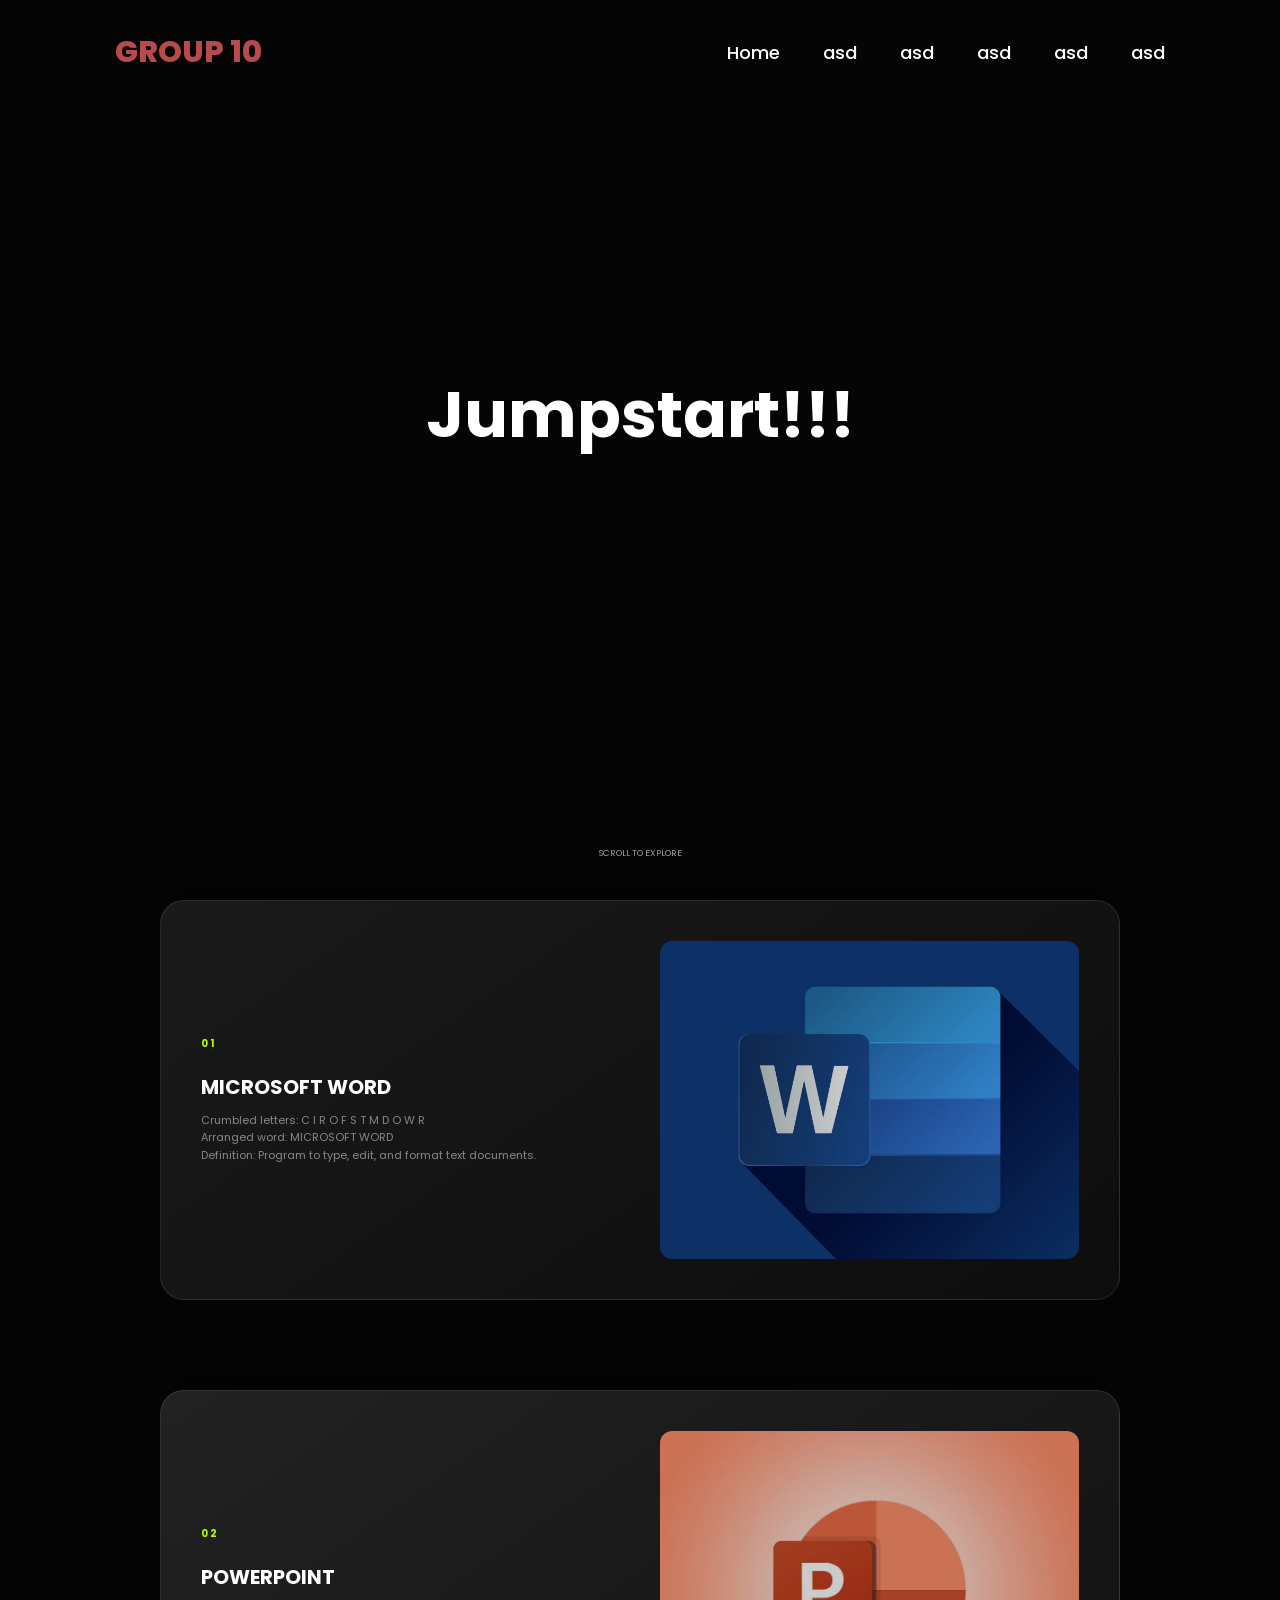
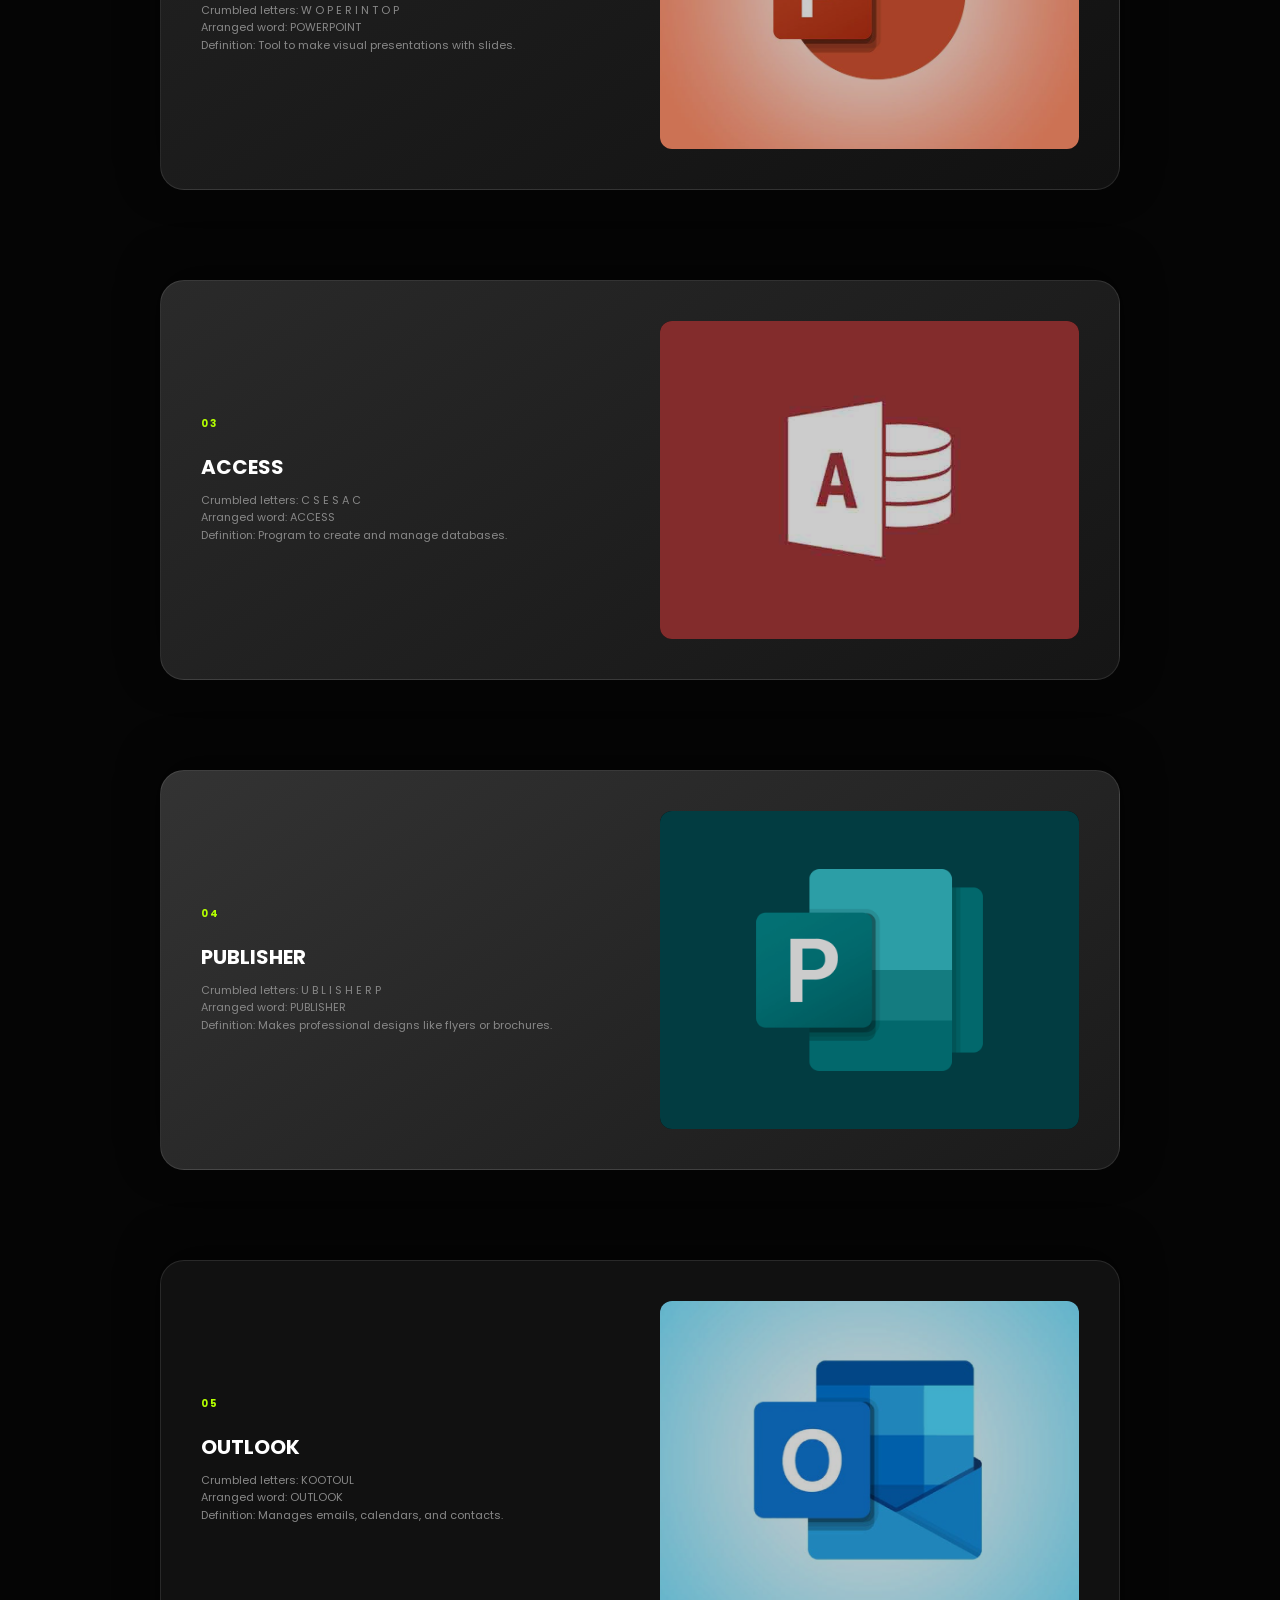
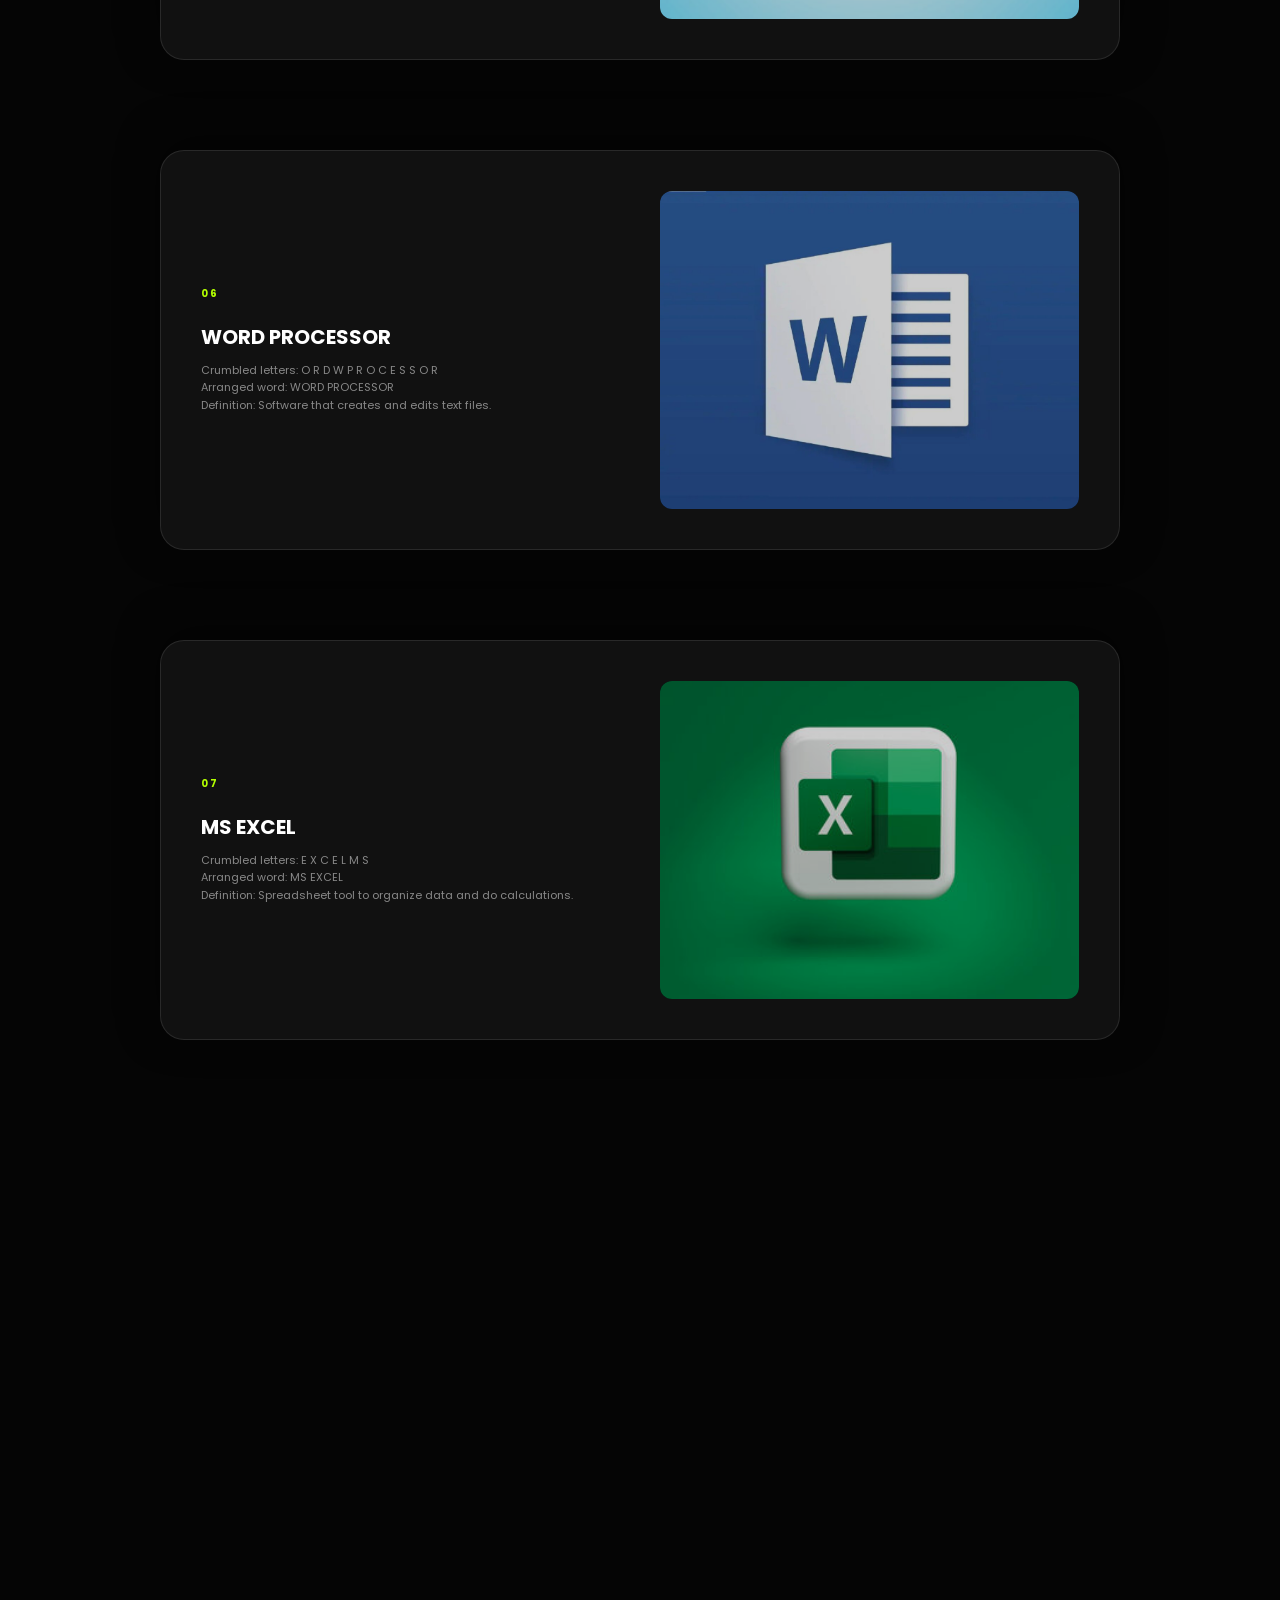
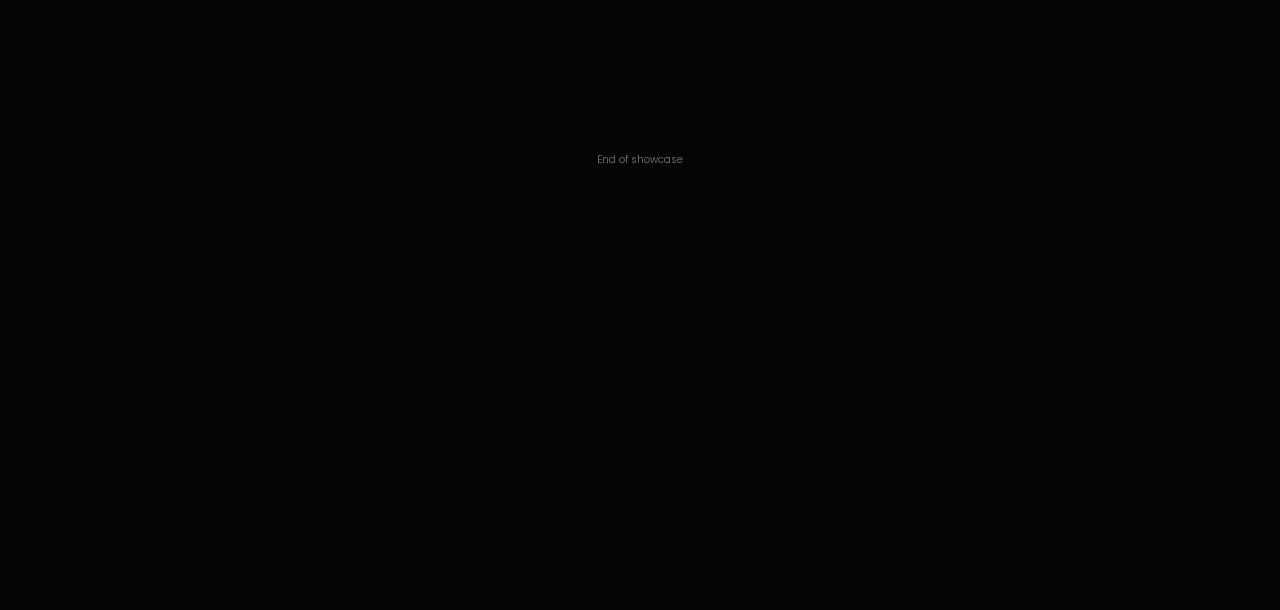
==== temp2/index.html @ 8be63ad2 "Update index.html" ====
<!DOCTYPE html>
<html lang="en">

<head>
    <meta charset="UTF-8">
    <meta name="viewport" content="width=device-width, initial-scale=1.0">
    <title>Interactive Showcase</title>
    <link href="https://fonts.googleapis.com/css2?family=Space+Grotesk:wght@300;500;700&display=swap" rel="stylesheet">
    <link rel="stylesheet" href="style1.css">
       <link rel="stylesheet" href="style.css">
</head>

<body>
        <header>
        <a href="#" class="logo">GROUP 10</a>
        <nav>
         <a href="../index.html" class="active">Home</a>
            <a href="#" >asd</a>
            <a href="index.html" >asd</a>
            <a href="" >asd</a>
            <a href="#" >asd</a>
            <a href="#" >asd</a>
        </nav>
    </header>

    <section class="hero">
        <h1 class="reveal-text">
            Jumpstart!!!
<br>
            <span> </span><br>
           
        </h1>
        <div class="scroll-indicator">SCROLL TO EXPLORE</div>
    </section>

    <div class="stack-area">

        <div class="card">
            <div class="card-content">
                <span class="card-num">01</span>
                <h2>MICROSOFT WORD
</h2>
                <p>Crumbled letters: C I R O F S T M D O W R</p>
                <p>Arranged word: MICROSOFT WORD</p>
                <p>Definition: Program to type, edit, and format text documents.</p>
            </div>
            <div class="card-img">
                <img src="cw_microsoft_office_365_word-100787162-orig.png"
                    alt="Abstract Art">
            </div>
        </div>

        <div class="card">
            <div class="card-content">
                <span class="card-num">02</span>
                <h2>POWERPOINT
</h2>
                <p>Crumbled letters: W O P E R I N T O P</p>
                <p>Arranged word: POWERPOINT</p>
                <p>Definition: Tool to make visual presentations with slides.</p>
            </div>
            <div class="card-img">
                <img src="microsoft-powerpoint-logo-new.png"
                    alt="Neon Light">
            </div>
        </div>

        <div class="card">
            <div class="card-content">
                <span class="card-num">03</span>
                <h2>ACCESS</h2>
                <p>Crumbled letters: C S E S A C</p>
                <p>Arranged word: ACCESS</p>
                <p>Definition: Program to create and manage databases.</p>
            </div>
            <div class="card-img">
                <img src="microsoft-access.png"
                    alt="Dark Texture">
            </div>
        </div>

        <div class="card">
            <div class="card-content">
                <span class="card-num">04</span>
                <h2>PUBLISHER</h2>
                <p>Crumbled letters: U B L I S H E R P</p>
                <p>Arranged word: PUBLISHER</p>
                <p>Definition: Makes professional designs like flyers or brochures.</p>
            </div>
            <div class="card-img">
                <img src="microsoft-publisher-icon@2x.png"
                    alt="Future Tech">
            </div>
        </div>

              <div class="card">
            <div class="card-content">
                <span class="card-num">05</span>
                <h2>OUTLOOK</h2>
                <p> Crumbled letters: KOOTOUL</p>
                <p>  Arranged word: OUTLOOK</p>
                <p>  Definition: Manages emails, calendars, and contacts.</p>
            </div>
            <div class="card-img">
                <img src="microsoft-outlook-logo-675.png"
                    alt="Future Tech">
            </div>
        </div>
              <div class="card">
            <div class="card-content">
                <span class="card-num">06</span>
                <h2>WORD PROCESSOR</h2>
                <p>  Crumbled letters: O R D W P R O C E S S O R</p>
                <p>Arranged word: WORD PROCESSOR</p>
                <p> Definition: Software that creates and edits text files.</p>
            </div>
            <div class="card-img">
                <img src="image (1).png"
                    alt="Future Tech">
            </div>
        </div>
              <div class="card">
            <div class="card-content">
                <span class="card-num">07</span>
                <h2>MS EXCEL</h2>
                <p> Crumbled letters: E X C E L M S</p>
                <p>  Arranged word: MS EXCEL </p>
                <p> Definition: Spreadsheet tool to organize data and do calculations.  </p>
            </div>
            <div class="card-img">
                <img src="360_F_488372355_uzXDGsXrnWr90jycPJOsT7rKVp54Qqyx.png"
                    alt="Future Tech">
            </div>
        </div>

        
    </div>

    <section class="hero" style="height: 50vh;">
        <p style="color: #666;">End of showcase</p>
    </section>

    <script src="script.js"></script>
</body>

</html>
---- temp2/style1.css ----
:root {
    --bg-color: #050505;
    --card-bg: #111;
    --accent: #b3ff00;
    --text: #fff;
}

* {
    margin: 0;
    padding: 0;
    box-sizing: border-box;
}

body {
    background-color: var(--bg-color);
    color: var(--text);
    font-family: 'Space Grotesk', sans-serif;
    overflow-x: hidden;
}


.hero {
    height: 100vh;
    display: flex;
    justify-content: center;
    align-items: center;
    flex-direction: column;
    position: relative;
    z-index: 1;
    padding: 0 20px;
}

.reveal-text {
    font-size: 5vw;
    line-height: 1.1;
    text-align: center;
    clip-path: polygon(0 100%, 100% 100%, 100% 100%, 0% 100%);
    opacity: 0;
    transform: translateY(50px);
    animation: textReveal 1.2s cubic-bezier(0.16, 1, 0.3, 1) forwards;
}

.reveal-text span {
    color: var(--accent);
}

.scroll-indicator {
    position: absolute;
    bottom: 40px;
    font-size: 0.9rem;
    opacity: 0.6;
    animation: bounce 2s infinite;
}


.stack-area {
    padding-bottom: 20vh;
    max-width: 1000px;
    margin: 0 auto;
    position: relative;
    padding-left: 20px;
    padding-right: 20px;
}


.card {
    height: 400px;
    position: sticky;
    top: 15vh;
    

    background: var(--card-bg);
    border: 1px solid rgba(255, 255, 255, 0.1);
    border-radius: 24px;
    padding: 40px;
    margin-bottom: 10vh;

    display: flex;
    align-items: center;
    justify-content: space-between;
    overflow: hidden;

    backdrop-filter: blur(10px);
    box-shadow: 0 -10px 40px rgba(0, 0, 0, 0.5);

    transform-origin: center top;
    transition: transform 0.3s ease-out, filter 0.3s ease-out;
    will-change: transform;
    
}


.card:nth-child(1) {
    background: linear-gradient(145deg, #1a1a1a, #0d0d0d);
}

.card:nth-child(2) {
    background: linear-gradient(145deg, #222, #111);
}

.card:nth-child(3) {
    background: linear-gradient(145deg, #2a2a2a, #151515);
}

.card:nth-child(4) {
    background: linear-gradient(145deg, #333, #1a1a1a);
}

.card-content {
    flex: 1;
    padding-right: 40px;
    z-index: 2;
}

.card h2 {
    font-size: 2rem;
    margin-bottom: 10px;
    text-transform: uppercase;
}

.card-num {
    font-size: 1rem;
    color: var(--accent);
    margin-bottom: 20px;
    display: block;
    font-weight: bold;
    letter-spacing: 2px;
}

.card p {
    font-size: 1.1rem;
    color: #888;
    max-width: 400px;
    line-height: 1.6;
}

.card-img {
    flex: 1;
    height: 100%;
    background: #000;
    border-radius: 12px;
    position: relative;
    overflow: hidden;
}

.card-img img {
    width: 100%;
    height: 100%;
    object-fit: cover;
    opacity: 0.8;
    transition: transform 0.6s ease;
}

.card:hover .card-img img {
    transform: scale(1.1);
    opacity: 1;
}


@keyframes textReveal {
    to {
        clip-path: polygon(0 0, 100% 0, 100% 100%, 0% 100%);
        opacity: 1;
        transform: translateY(0);
    }
}

@keyframes bounce {

    0%,
    20%,
    50%,
    80%,
    100% {
        transform: translateY(0);
    }

    40% {
        transform: translateY(-10px);
    }

    60% {
        transform: translateY(-5px);
    }
}


@media (max-width: 768px) {
    .hero {
        padding: 0 15px;
    }

    .reveal-text {
        font-size: 3rem;
    }



    .card {
        flex-direction: column;
        
        height: auto;
        min-height: 60vh;
        
        padding: 24px;
        top: 10vh;
        
        margin-bottom: 5vh;
        
    }

    .card-content {
        padding-right: 0;
        margin-bottom: 24px;
        flex: 0;
    }

    .card h2 {
        font-size: 4rem;
    }

    .card p {
        font-size: 1rem;
    }

    .card-img {
        height: 250px;
        
        width: 100%;
        flex: 0 0 auto;
    }
}
---- temp2/style.css ----
@import url('https://fonts.googleapis.com/css2?family=Poppins:wght@100;200;300;400;500;600&display=swap');

*{
    margin: 0;
    padding: 0;
    box-sizing: border-box;
    text-decoration: none;
    border: none;
    outline: none;
    font-family: 'Poppins', sans-serif;
}

html{
    font-size: 62.5%;
}

body{
    width: 100%;
    height: 100vh;
    overflow-x: hidden;
  
    color: white;
}

header{
    margin-top: 20px;
    position: fixed;
    top: 0;
    left: 0;
    width: 100%;
    padding: 1rem 9%;
    background-color: transparent;
    filter: drop-shadow(10px);
    display: flex;
    justify-content: space-between;
    align-items: center;
    z-index: 100;
}

.logo{
    font-size: 3rem;
    color: #b74b4b;
    font-weight: 800;
    cursor: pointer;
    transition: 0.5s ease;
}

.logo:hover{
    transform: scale(1.1);
}

nav a{
    font-size: 1.8rem;
    color: white;
    margin-left: 4rem;
    font-weight: 500;
    transition: 0.3s ease;
    border-bottom: 3px solid transparent;
}

nav a:hover{
        color: #b74b4b;
    border-bottom: 3px solid #b74b4b;
}
/* nav a.active{
    color: #b74b4b;
    border-bottom: 3px solid #b74b4b;
} */

@media(max-width:995px){
    nav{
        position: absolute;
        display: none;
        top: 0;
        right: 0;
        width: 40%;
        border-left: 3px solid #b74b4b;
        border-bottom: 3px solid #b74b4b;
        border-bottom-left-radius: 2rem;
        padding: 1rem solid;
        background-color: #161616;
        border-top: 0.1rem solid rgba(0,0,0,0.1);
    }

    nav.active{
        display: block;
    }

    nav a{
        display: block;
        font-size: 2rem;
        margin: 3rem 0;
    }

    nav a:hover,
    nav a.active{
        padding: 1rem;
        border-radius: 0.5rem;
        border-bottom: 0.5rem solid #b74b4b;
    }
}

section{
    min-height: 100vh;
    padding: 5rem 9% 5rem;
}

.home{
    position: relative;
    display: flex;
    justify-content: center;
    align-items: center;
    gap: 8rem;
    background-image: url("fin_soporte_office.png");
    background-size: cover;
    background-position: center;
    z-index: 1;
}

.home .home-content h1{
    font-size: 6rem;
    font-weight: 700;
    line-height: 1.3;
}
.home-content {
   display: flex;
    flex-direction: column;
    align-items: center;
   
}

span{
    color: #b74b4b;
}

.home-content h3{
    font-size: 4rem;
    margin-bottom: 1rem;
    font-weight: 700;
}

.home::before{
    content: "";
    position: absolute;
    top: 0;
    left: 0;
    width: 100%;
    height: 100%;
    background-image: url("fin_soporte_office.png");
    background-size: cover;
    background-position: center;
    filter: blur(8px);
    z-index: -1;
}

.home-content p{
    font-size: 1.6rem;
text-align: center;
}

.home-img{
    border-radius: 50%;
}

.home-img img{
    position: relative;
    width: 32vw;
    border-radius: 50%;
    box-shadow: 0 0 25px solid #b74b4b;
    cursor: pointer;
    transition: 0.2s linear;
}

.home-img img:hover{
    font-size: 1.8rem;
    font-weight: 500;
}

.social-icons a{
    display: inline-flex;
    justify-content: center;
    align-items: center;
    width: 4rem;
    height: 4rem;
    background-color: transparent;
    border: 0.2rem solid #b74b4b;
    font-size: 2rem;
    border-radius: 50%;
    margin: 3rem 1.5rem 3rem 0;
    transition: 0.3s ease;
    color: #b74b4b;
}

.social-icons a:hover{
    color: black;
    transform: scale(1.3) translateY(-5px);
    background-color: #b74b4b;
    box-shadow: 0  0 25px #b74b4b;
}

.btn{
    display: inline-block;
    padding: 1rem 20.8rem;
    background-color: black;
    border-radius: 4rem;
    font-size: 1.6rem;
    color: #b74b4b;
    letter-spacing: 0.3rem;
    font-weight: 600;
    border: 2px solid #b74b4b;
    transition: 0.3s ease;
    cursor: pointer;
    
}

.btn:hover{
    transform: scale3d(1.03);
    background-color: #b74b4b;
    color: black;
    box-shadow: 0 0 25px #b74b4b;
}

.typing-text{
    font-size: 34px;
    font-weight: 600;
    min-width: 280px;
}

.typing-text span{
    position: relative;
}

.typing-text span::before{
    content: "software Developer";
    color: #b74b4b;
    animation: words 20s infinite;
}

.typing-text span::after{
    content: "";
    background-color: black;
    position: absolute;
    width: calc(100% + 8px);
    height: 100%;
    border-left: 3px solid black;
    right: -8;
    animation: cursor 0.6s infinite;
}

@keyframes cursor{
    to{
        border-left: 3px solid #b74b4b;
    }
}

@keyframes words{
    0%, 20%{
        content: "Web Developer";
    }
    21%, 40%{
        content: "Developer";
    }
    41%, 60%{
        content: "Web Designer";
    }
    61%, 80%{
        content: "Youtuber";
    }
    81%, 100%{
        content: "Script Writer";
    }
}

@media (max-width: 1000px){
    .home{
        gap: 4rem;
    }
}

@media(max-width:995px){
    .home{
        flex-direction: column;
        margin: 5rem 4rem;
    }

    .home .home-content h3{
        font-size: 2.5rem;
    }

    .home-content h1{
        font-size: 5rem;
         margin-bottom: 0;
    }

    .home-img img{
        width: 70vw;
        margin-top: 4rem;
    }
}
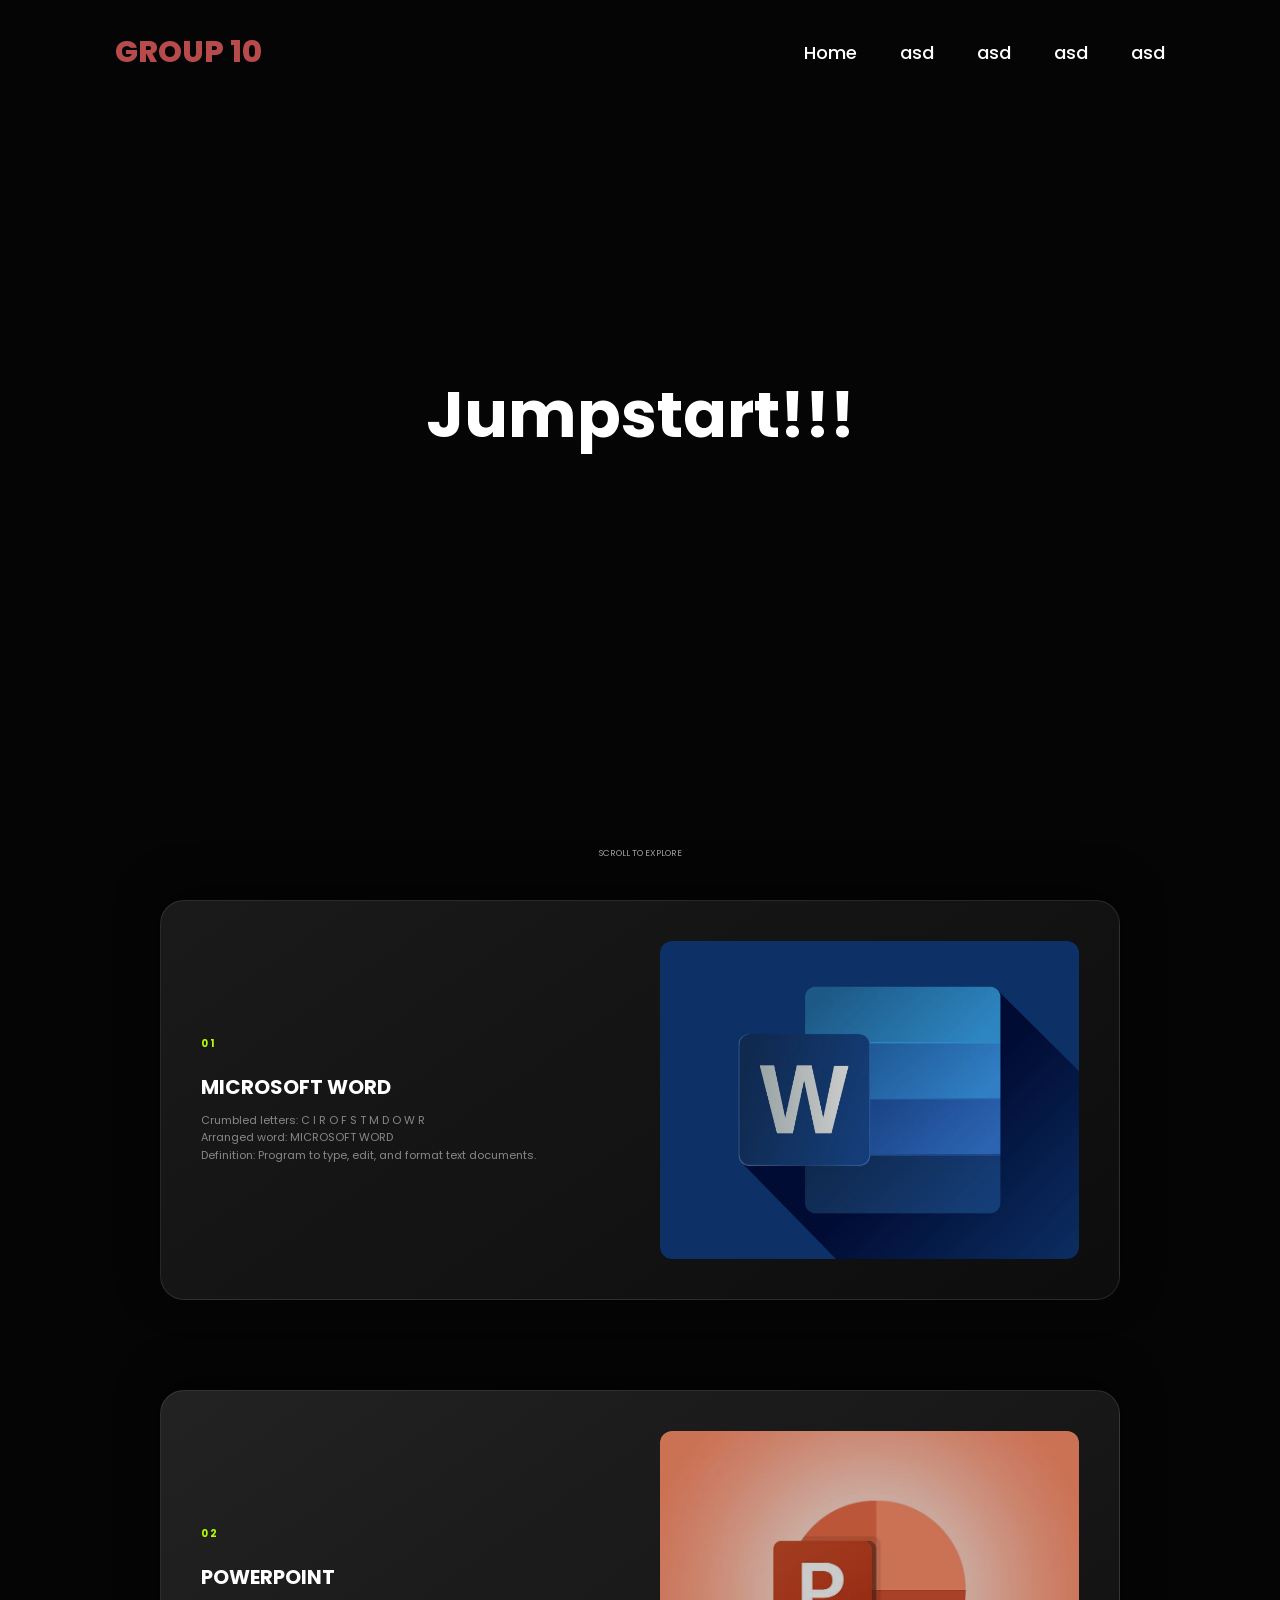
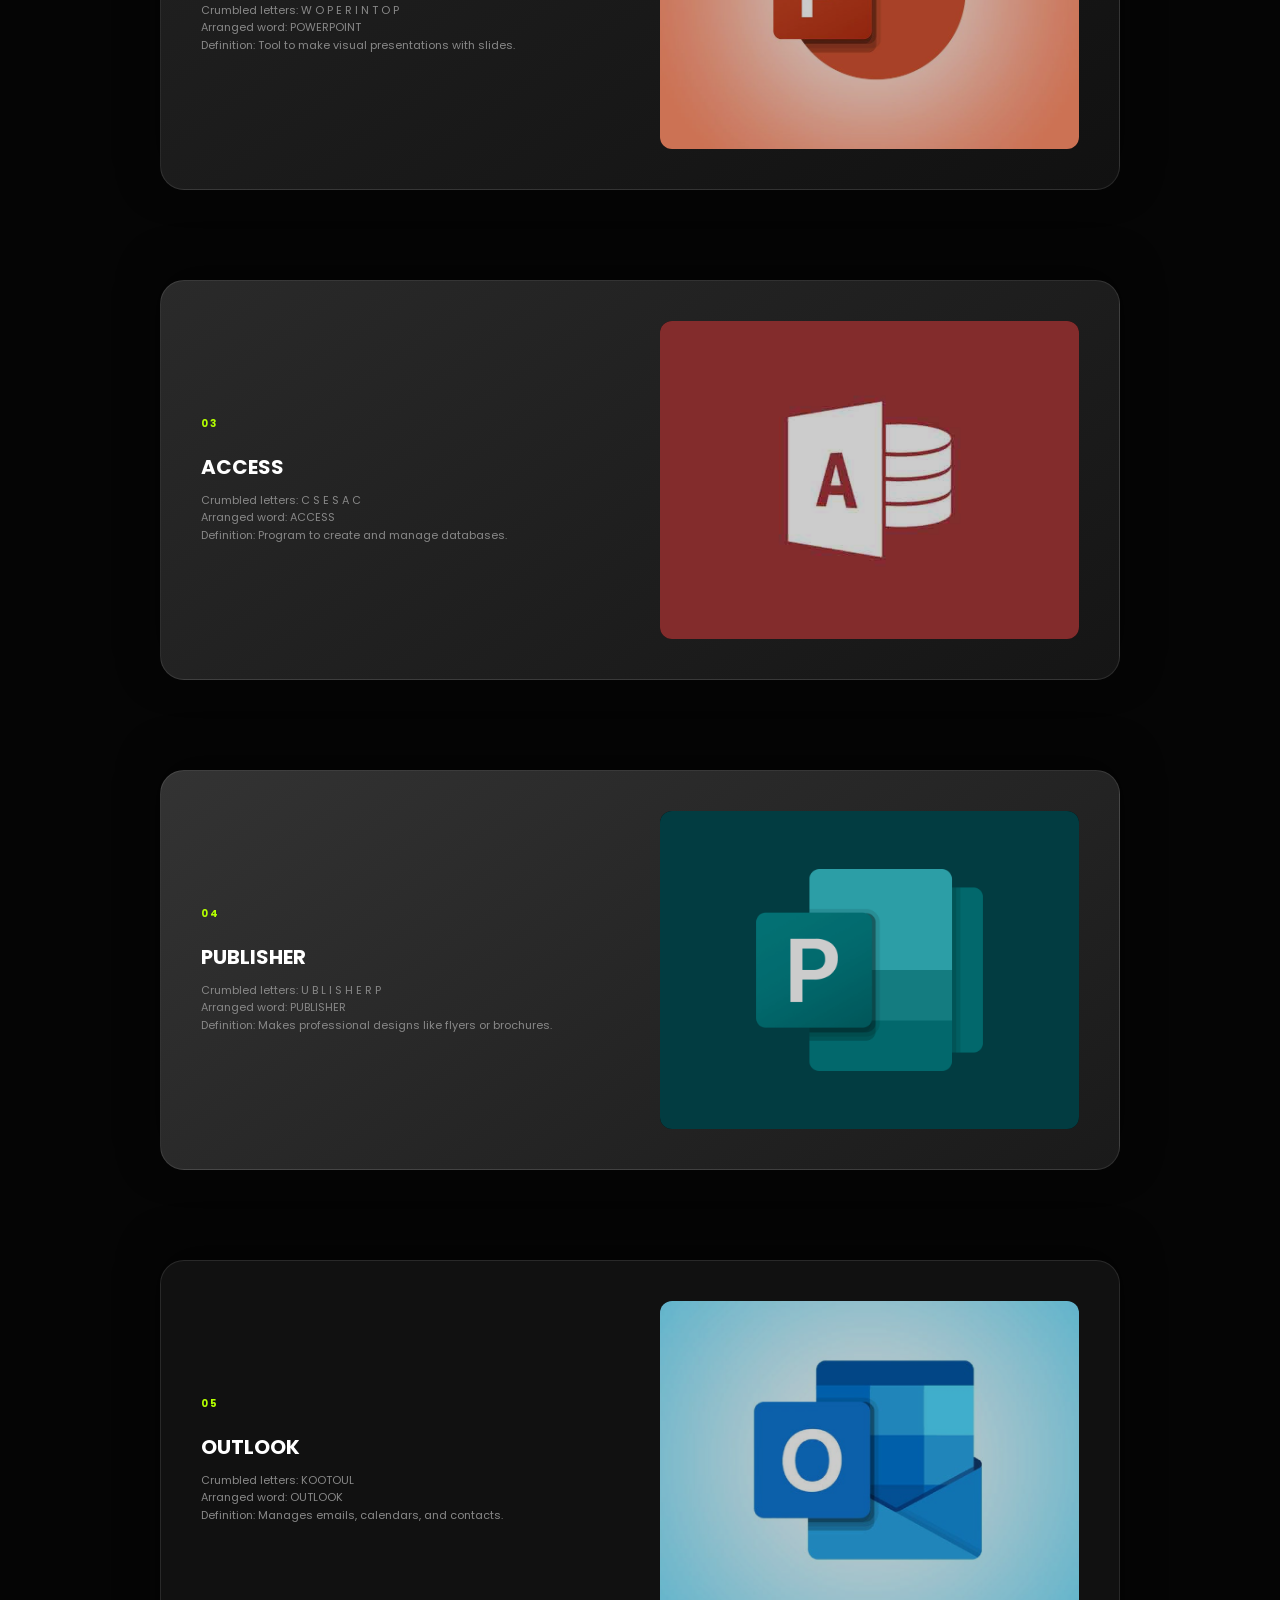
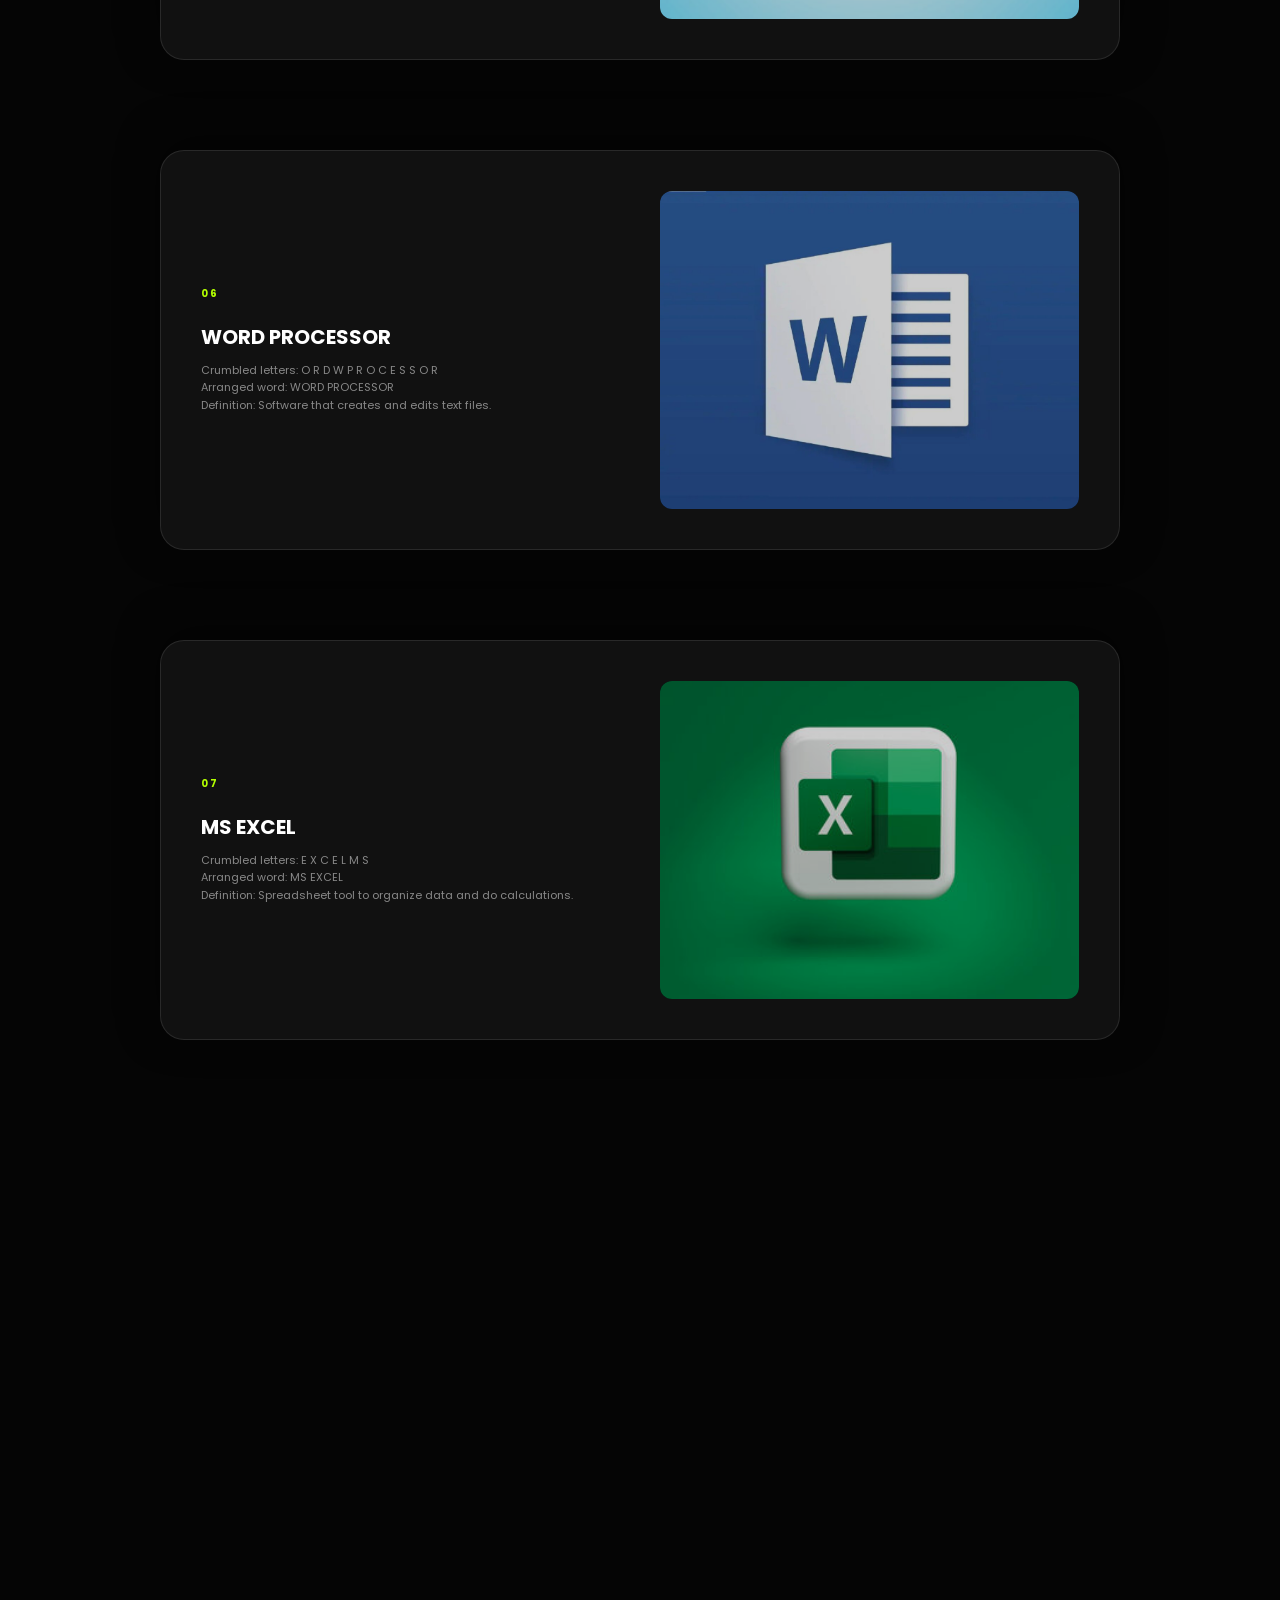
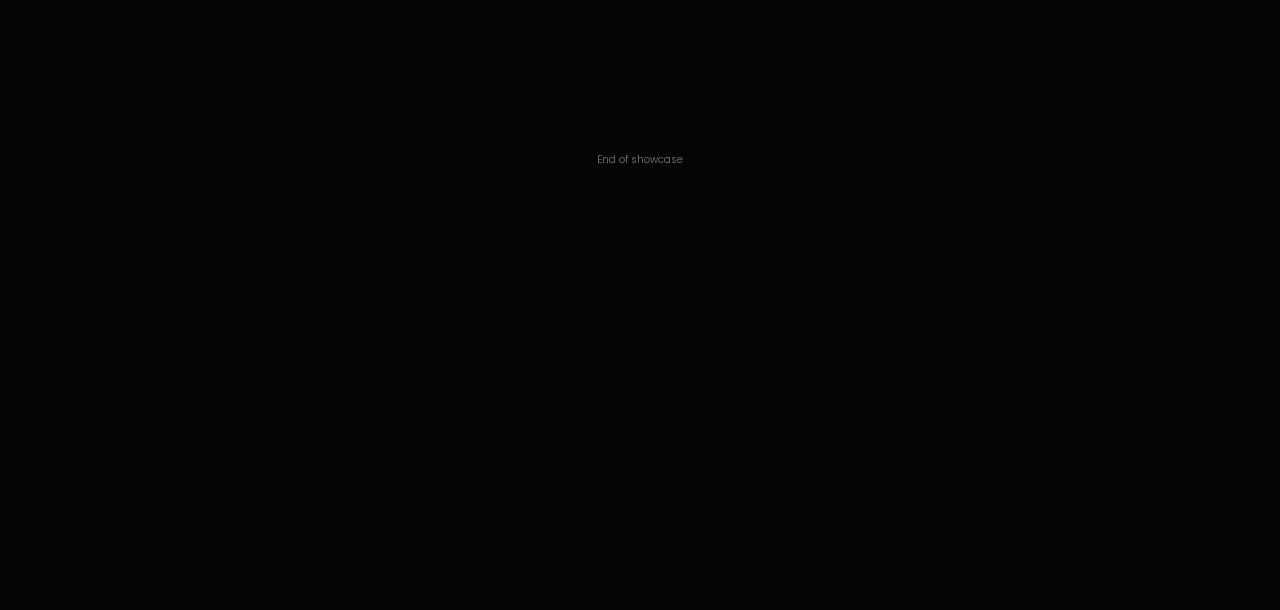
==== commit e138955f: "Update index.html" ====
--- a/temp2/index.html
+++ b/temp2/index.html
@@ -13,14 +13,13 @@
 <body>
         <header>
         <a href="#" class="logo">GROUP 10</a>
-        <nav>
-         <a href="../index.html" class="active">Home</a>
-            <a href="#" >asd</a>
-            <a href="index.html" >asd</a>
-            <a href="" >asd</a>
-            <a href="#" >asd</a>
-            <a href="#" >asd</a>
-        </nav>
+<nav>
+    <a href="../index.html">Home</a>
+    <a href="#">asd</a>
+    <a href="#">asd</a>
+    <a href="#">asd</a>
+    <a href="#">asd</a>
+</nav>
     </header>
 
     <section class="hero">
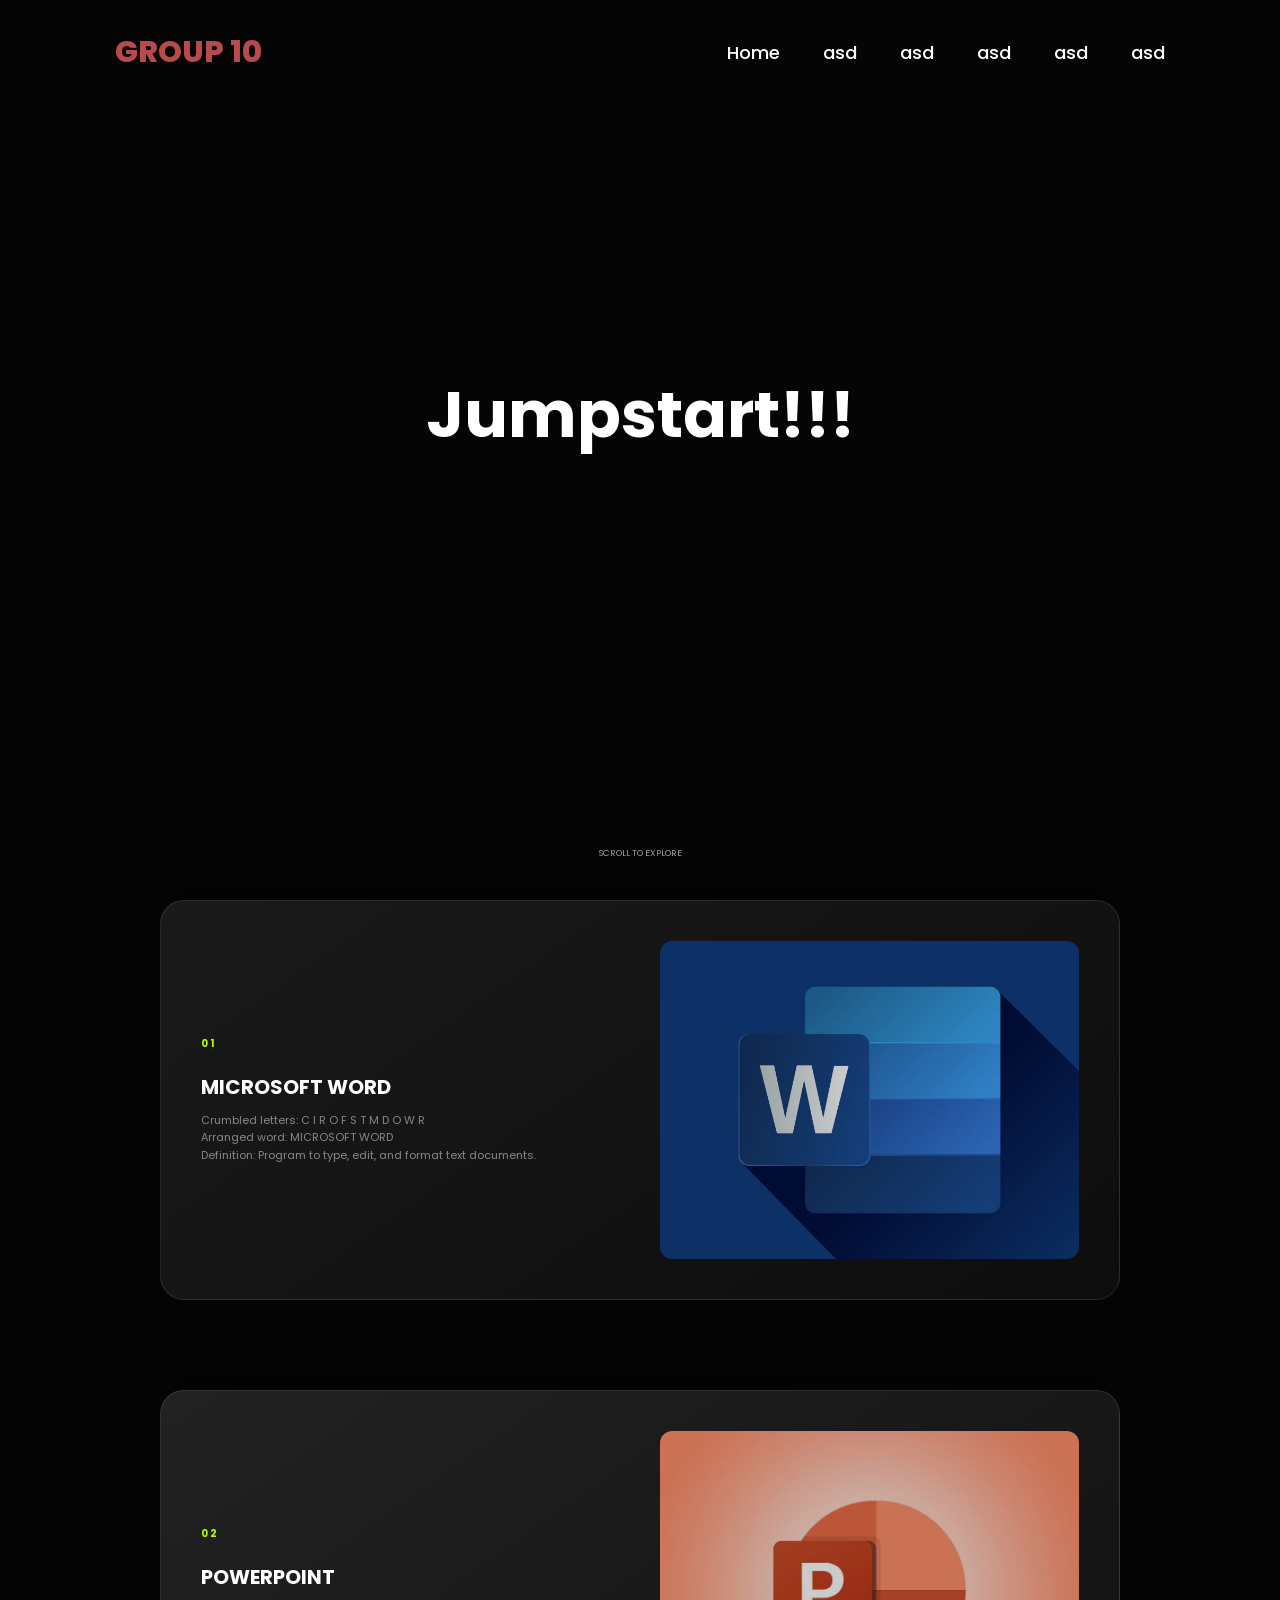
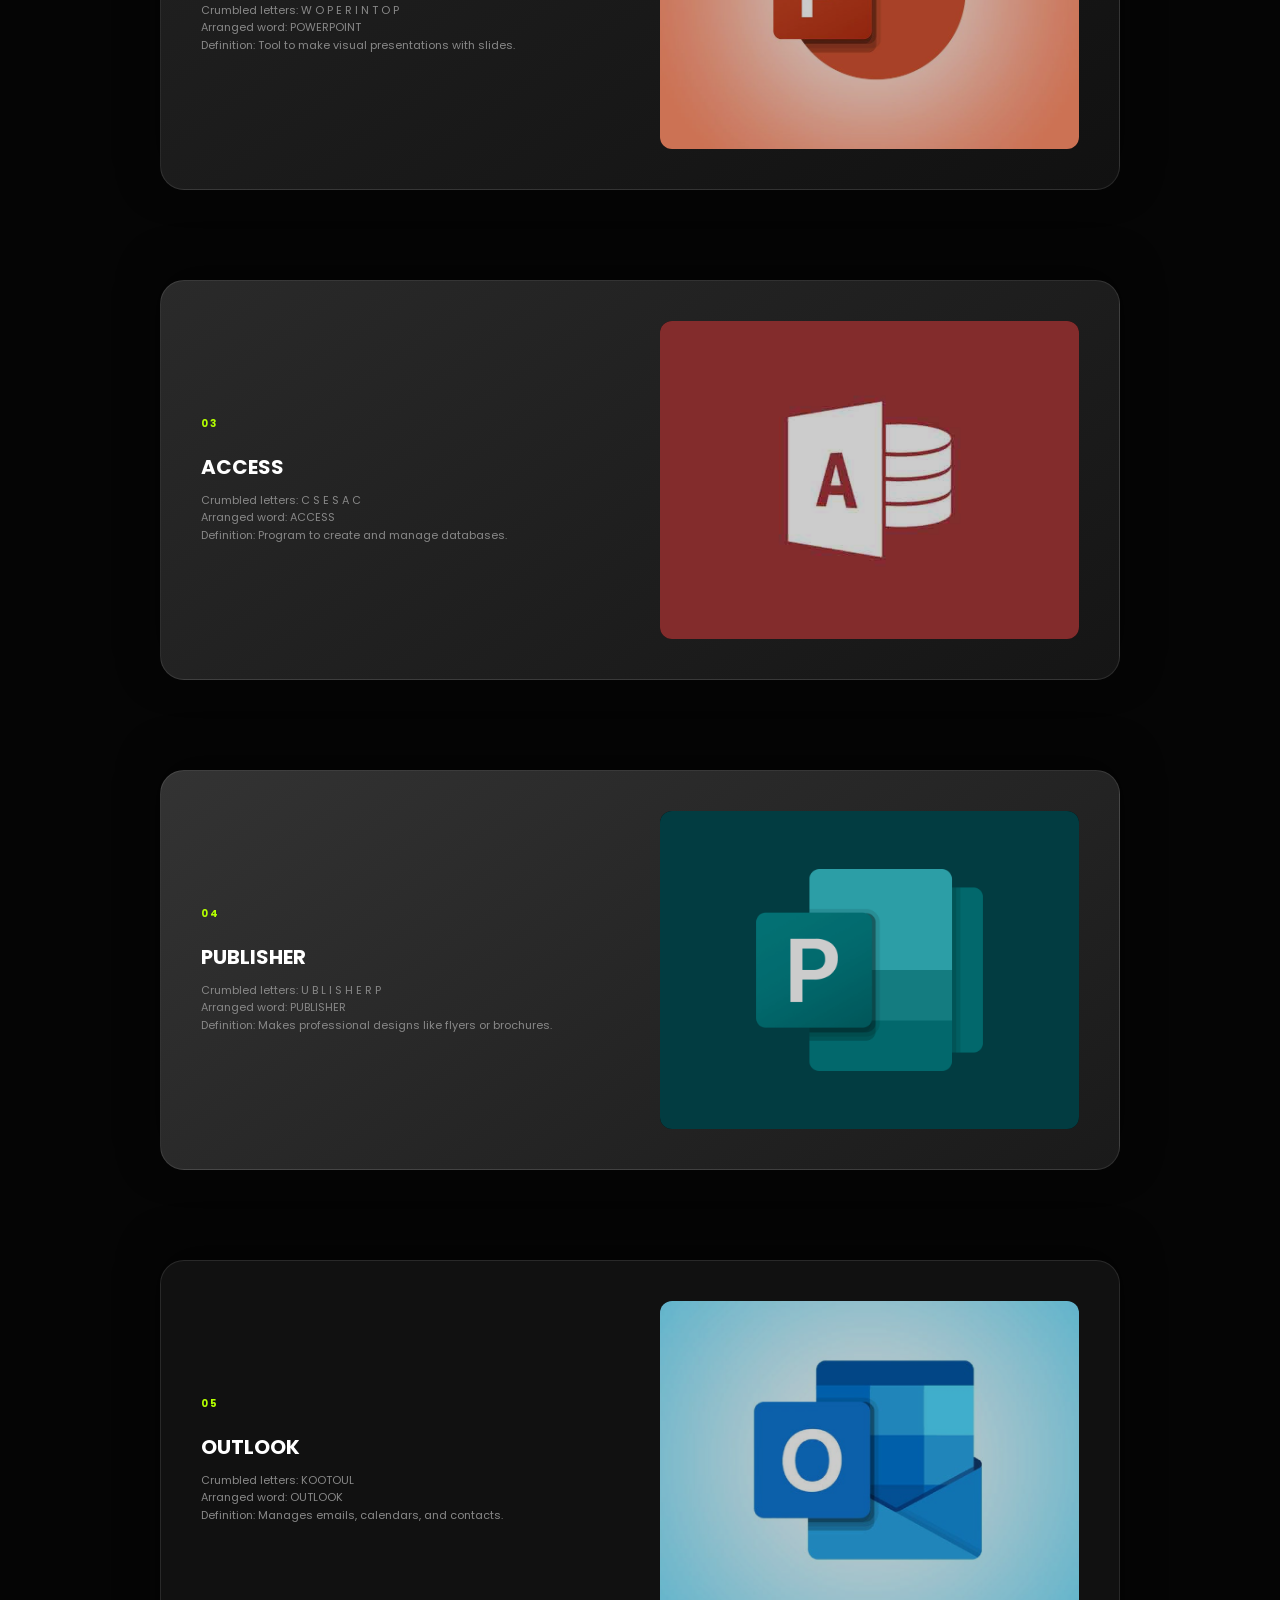
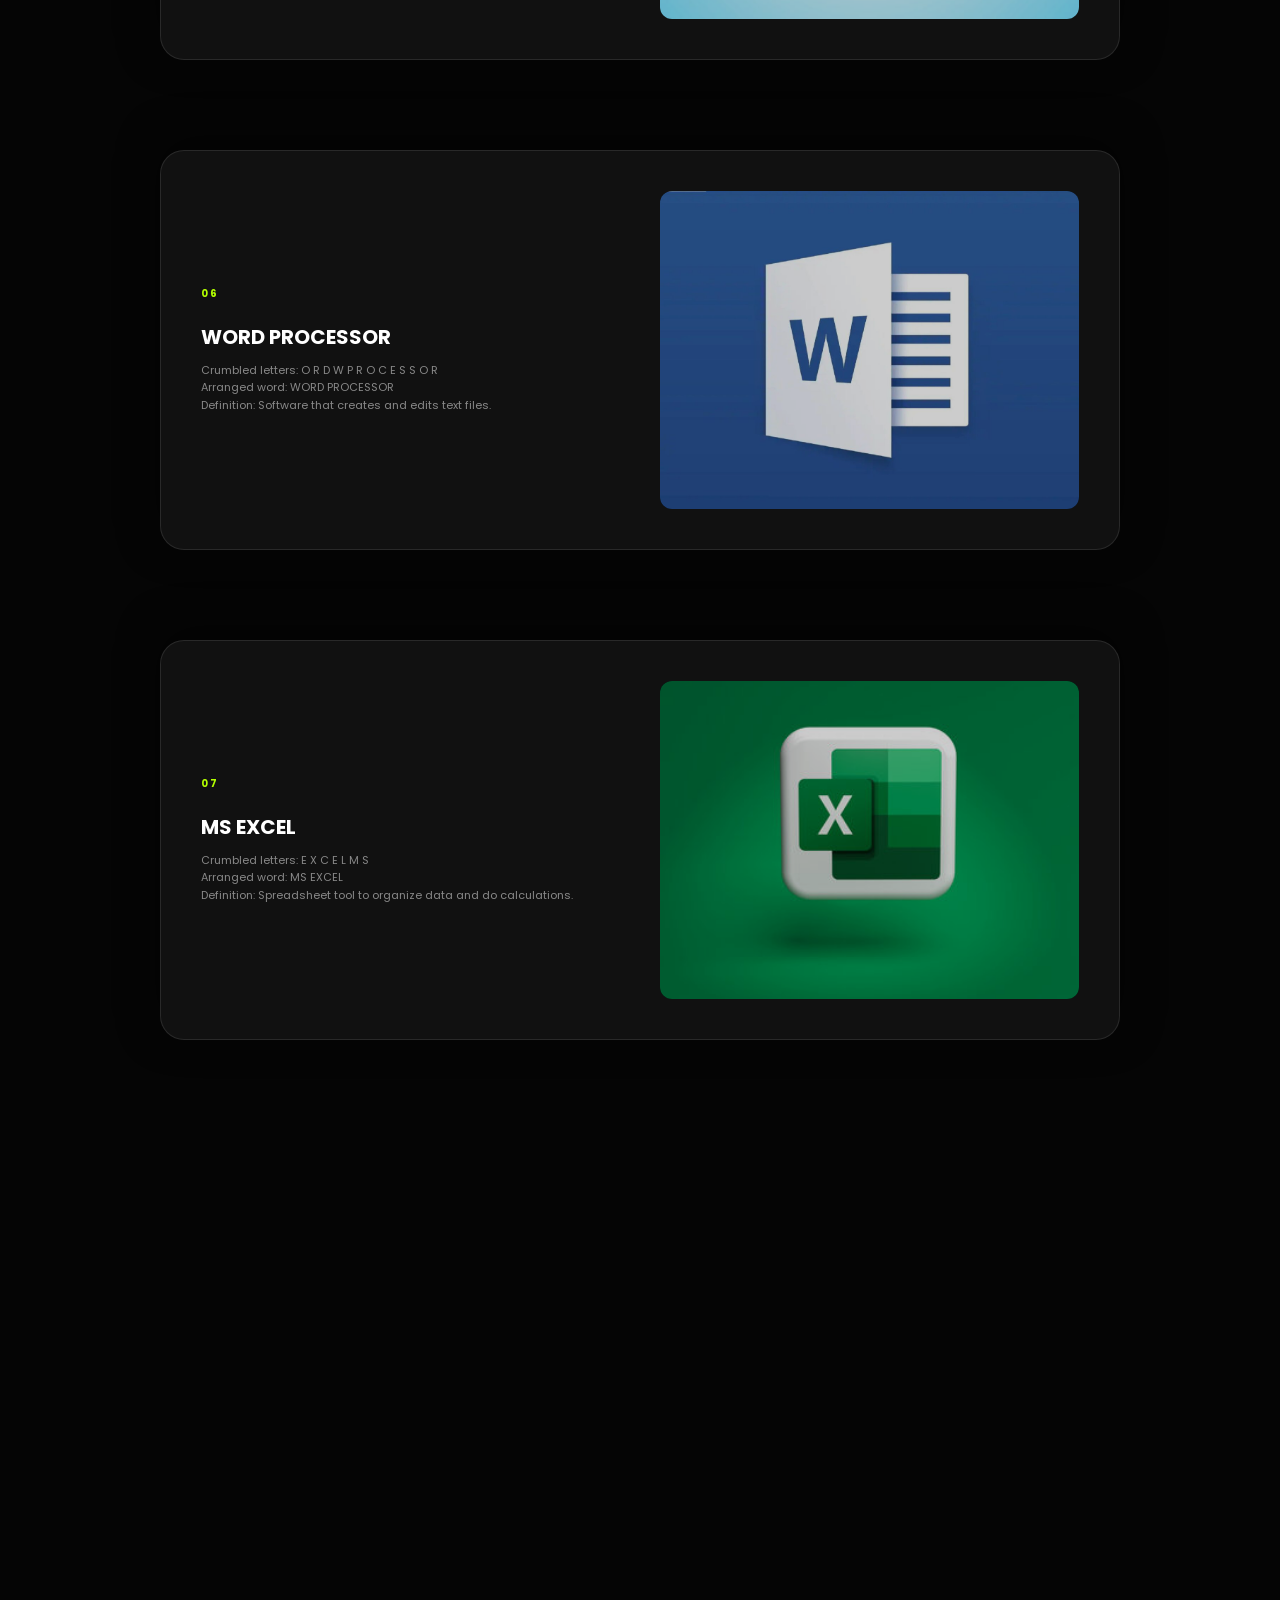
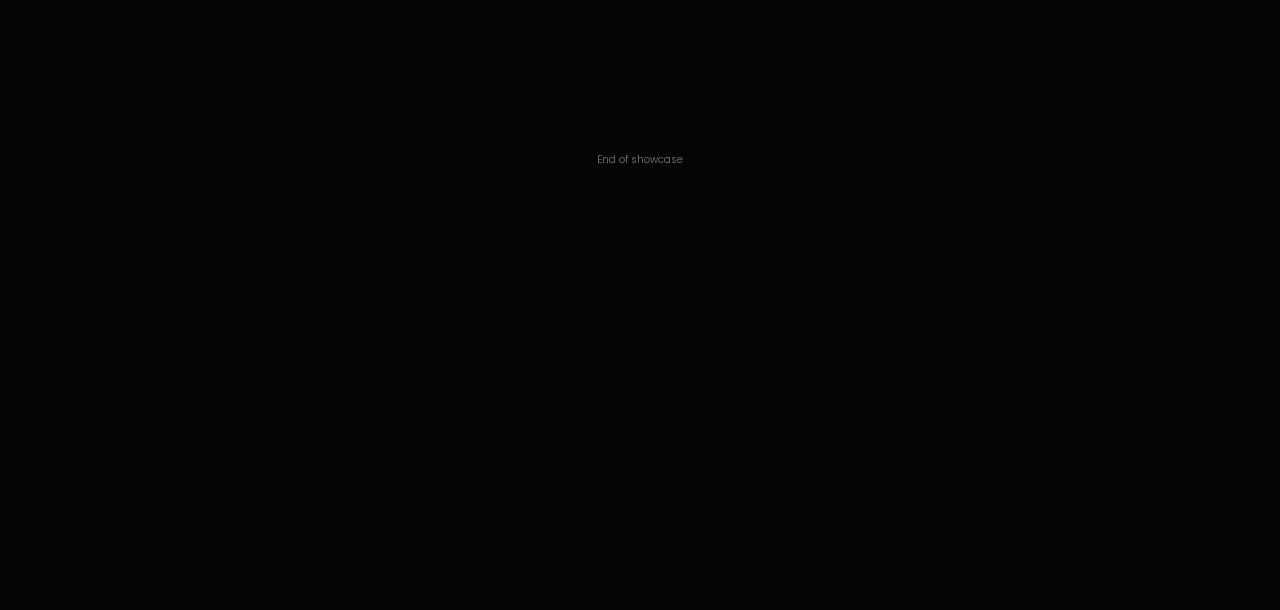
==== commit e4c250d9: "Update index.html" ====
--- a/temp2/index.html
+++ b/temp2/index.html
@@ -15,6 +15,7 @@
         <a href="#" class="logo">GROUP 10</a>
 <nav>
     <a href="../index.html">Home</a>
+    <a href="#">asd</a>
     <a href="#">asd</a>
     <a href="#">asd</a>
     <a href="#">asd</a>
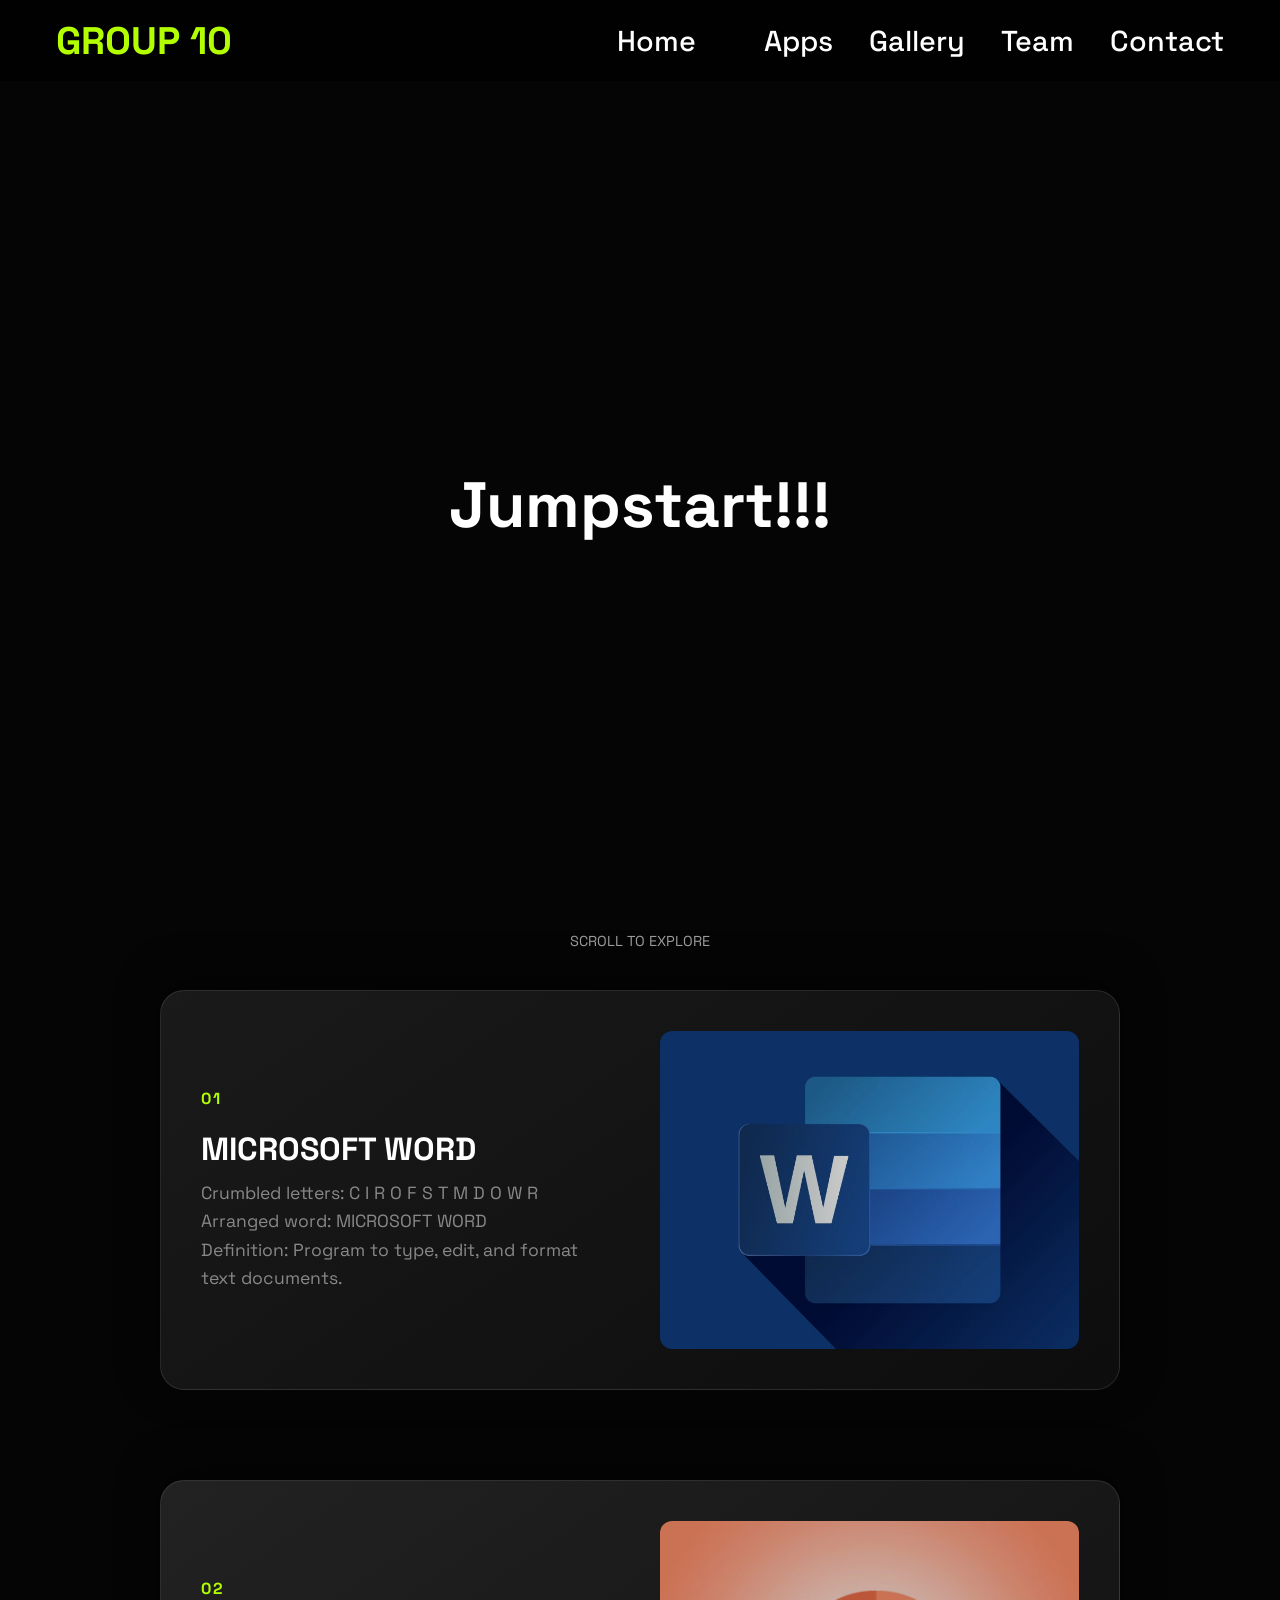
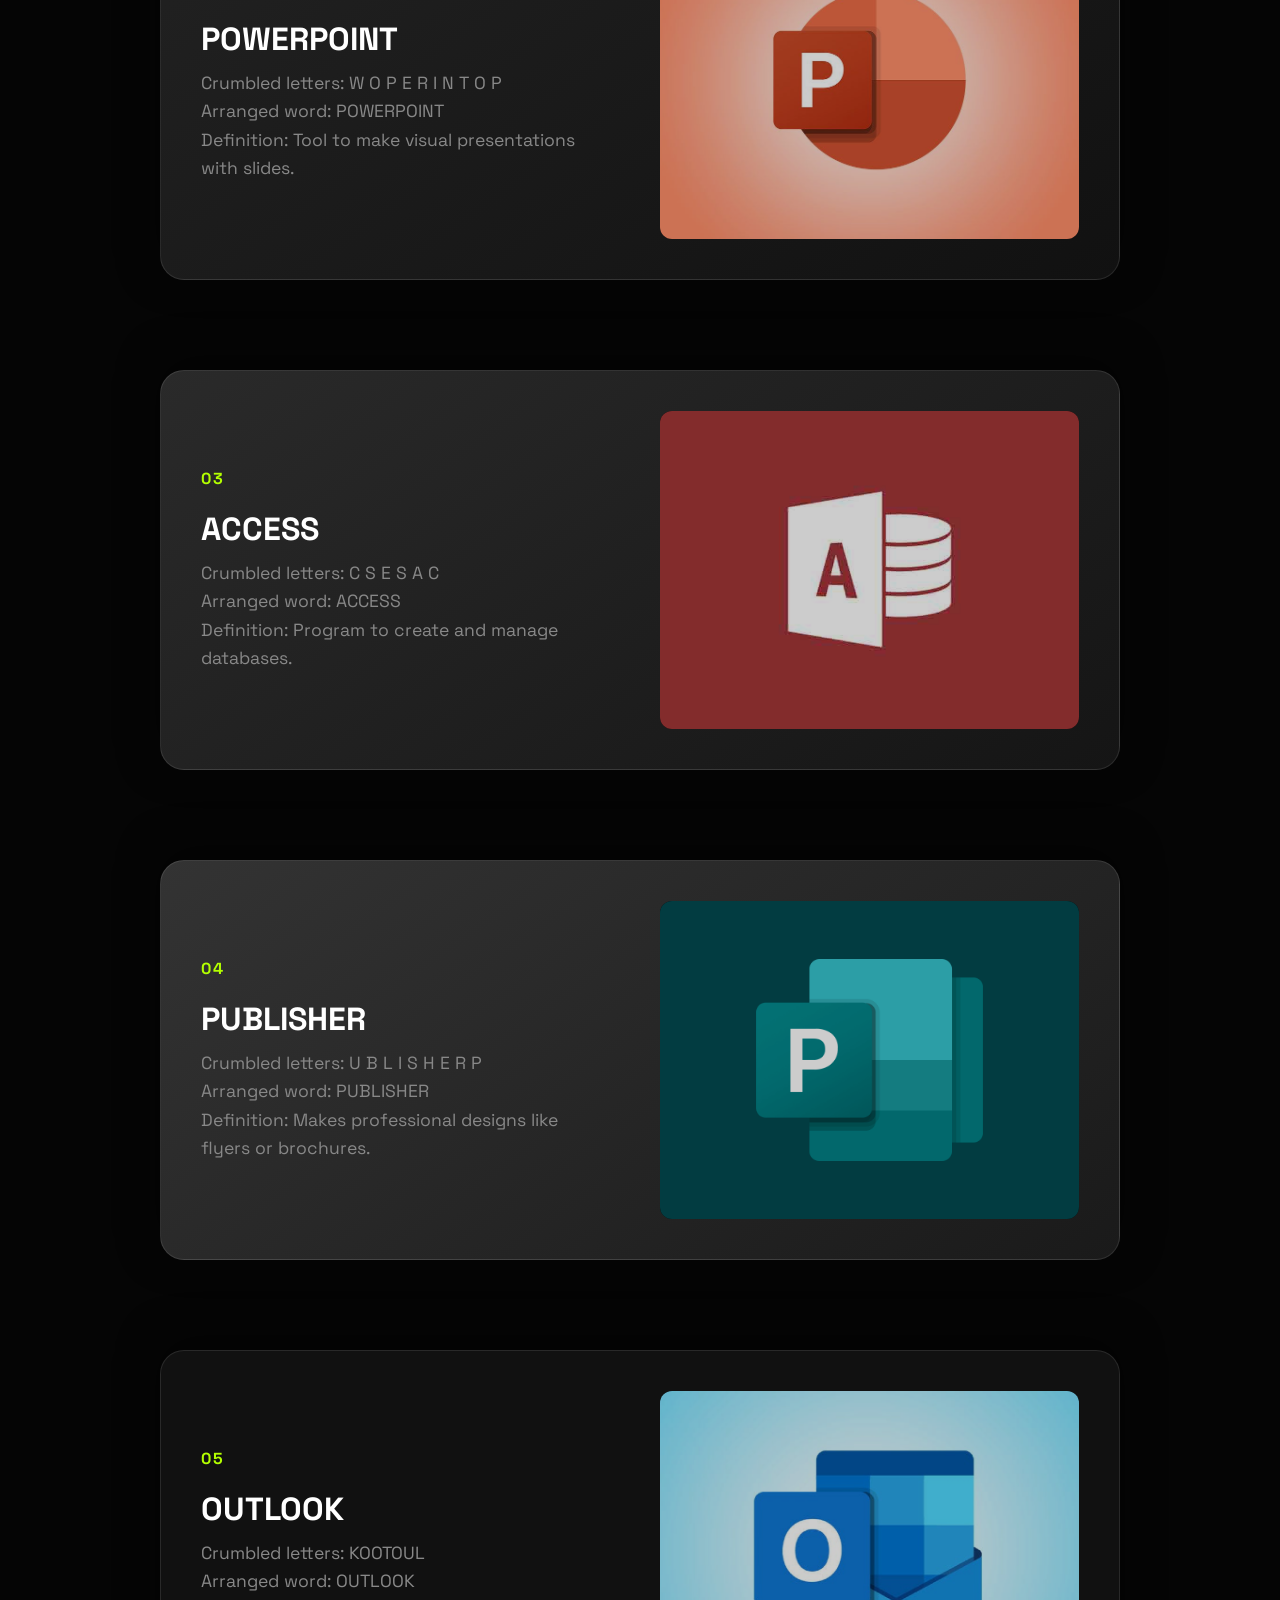
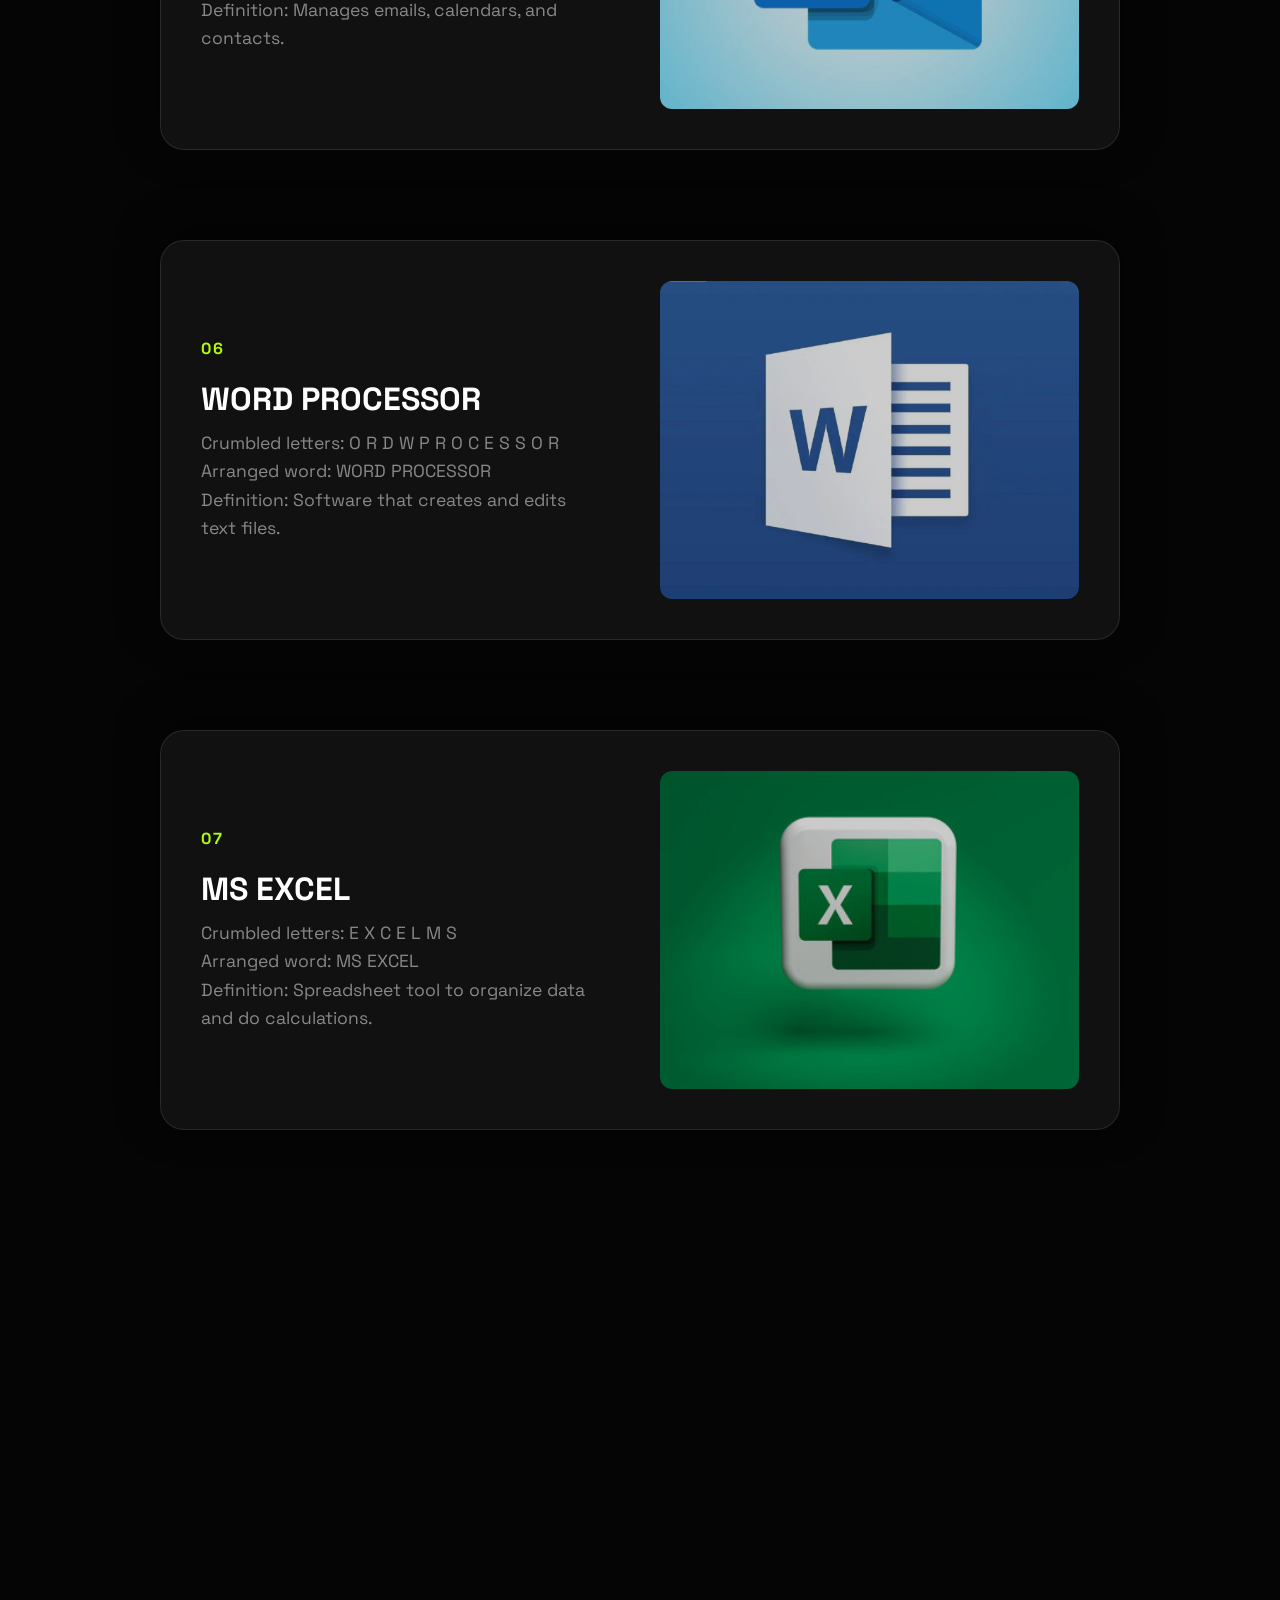
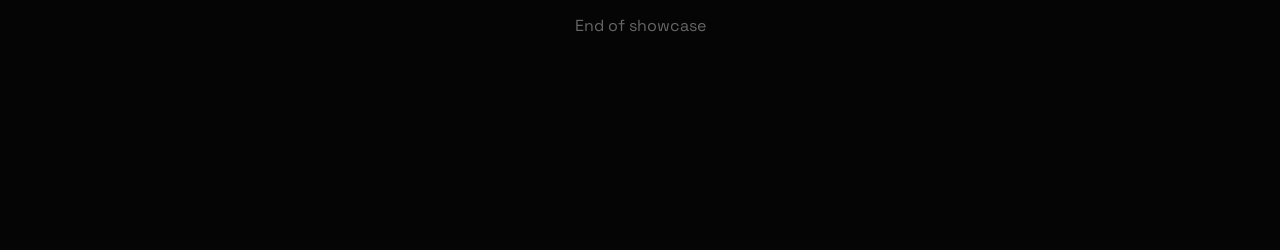
==== commit ef7832fb: "first commit" ====
--- a/temp2/index.html
+++ b/temp2/index.html
@@ -7,7 +7,6 @@
     <title>Interactive Showcase</title>
     <link href="https://fonts.googleapis.com/css2?family=Space+Grotesk:wght@300;500;700&display=swap" rel="stylesheet">
     <link rel="stylesheet" href="style1.css">
-       <link rel="stylesheet" href="style.css">
 </head>
 
 <body>
@@ -15,11 +14,11 @@
         <a href="#" class="logo">GROUP 10</a>
 <nav>
     <a href="../index.html">Home</a>
-    <a href="#">asd</a>
-    <a href="#">asd</a>
-    <a href="#">asd</a>
-    <a href="#">asd</a>
-    <a href="#">asd</a>
+    <a href="#" class="active"></a>
+    <a href="#">Apps</a>
+    <a href="#">Gallery</a>
+    <a href="#">Team</a>
+    <a href="#">Contact</a>
 </nav>
     </header>
 
--- a/temp2/style1.css
+++ b/temp2/style1.css
@@ -16,6 +16,44 @@
     color: var(--text);
     font-family: 'Space Grotesk', sans-serif;
     overflow-x: hidden;
+    padding-top: 90px;
+}
+
+header {
+    position: fixed;
+    top: 0;
+    left: 0;
+    width: 100%;
+    padding: 1rem 3.5rem;
+    display: flex;
+    justify-content: space-between;
+    align-items: center;
+    background-color: rgba(0, 0, 0, 0.65);
+    z-index: 1000;
+}
+
+.logo {
+    color: var(--accent);
+    font-size: 2.4rem;
+    font-weight: 700;
+    text-decoration: none;
+}
+
+nav a {
+    margin-left: 2rem;
+    color: var(--text);
+    text-decoration: none;
+    font-size: 1.8rem;
+    font-weight: 500;
+    transition: color 0.2s ease, border-bottom 0.3s ease;
+    border-bottom: 3px solid transparent;
+    padding: 0.3rem 0;
+}
+
+nav a:hover,
+nav a.active {
+    color: var(--accent);
+    border-bottom: 3px solid var(--accent);
 }
 
 
